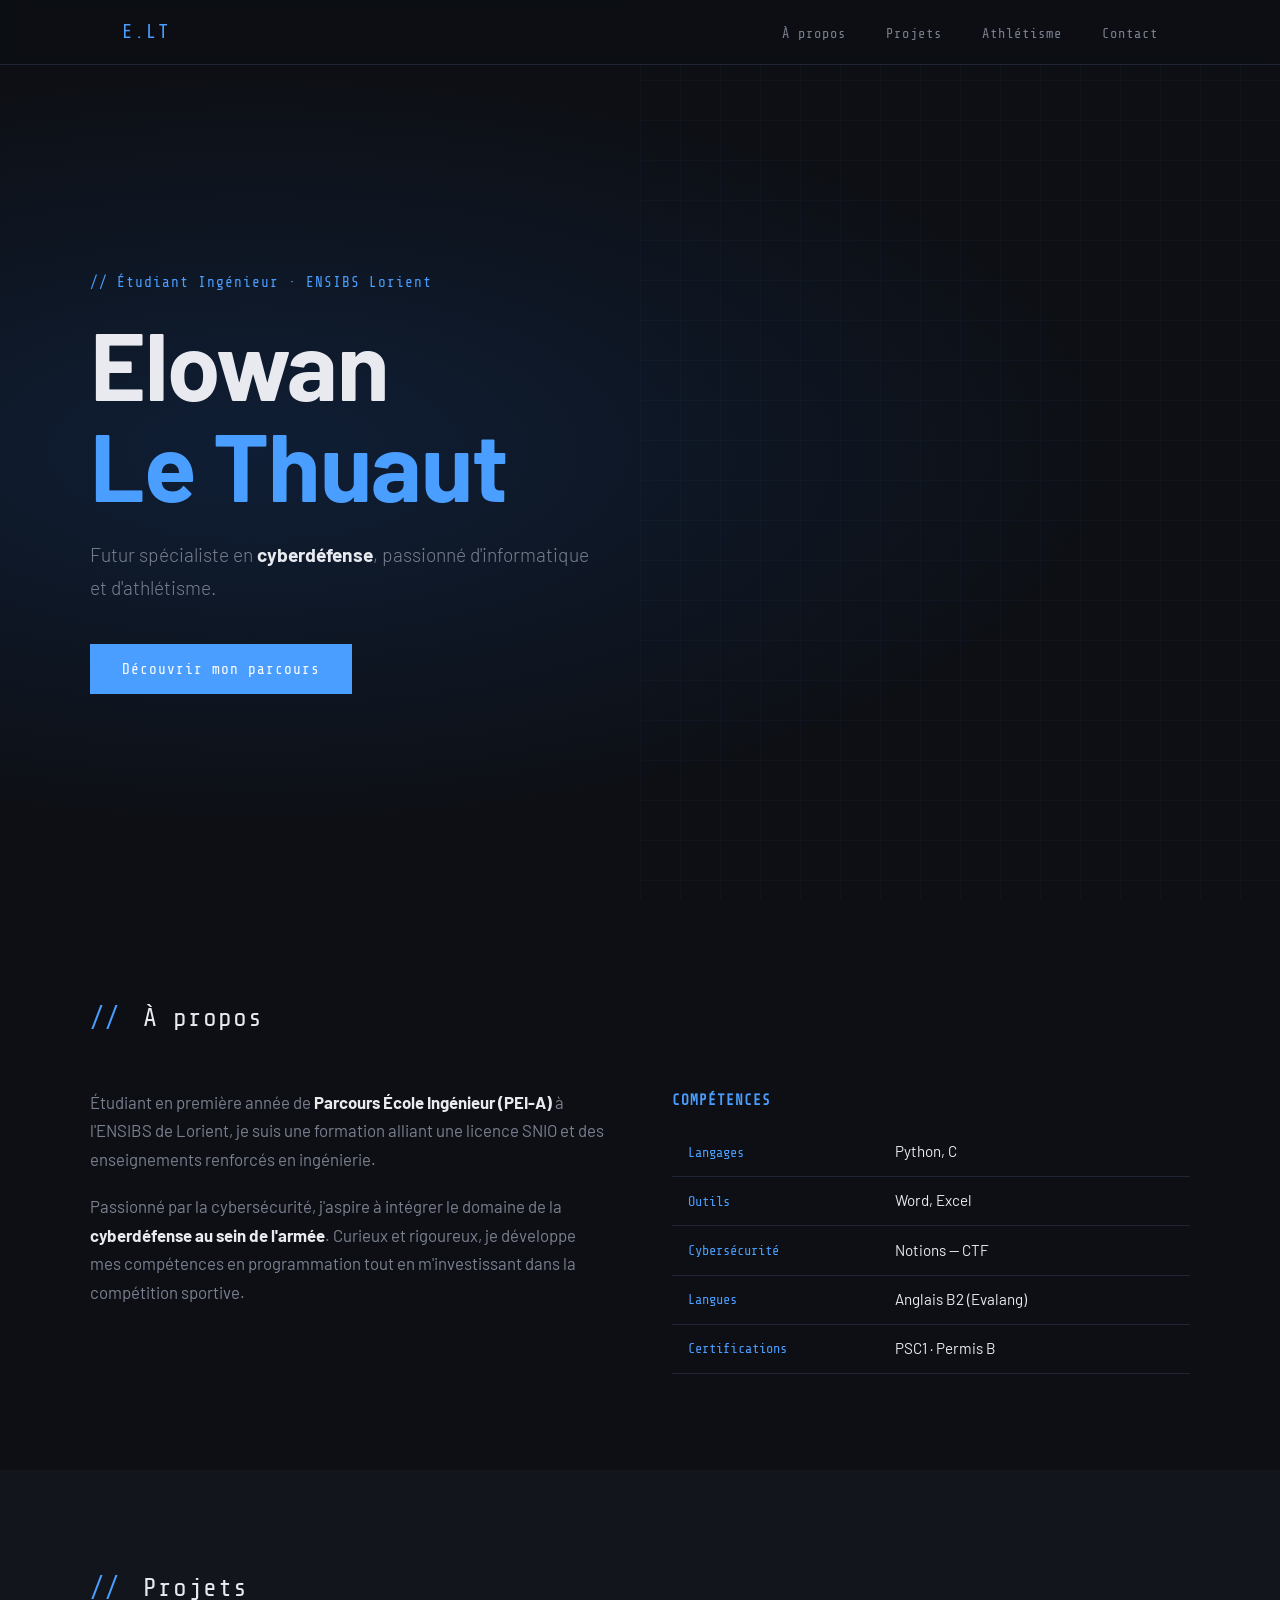
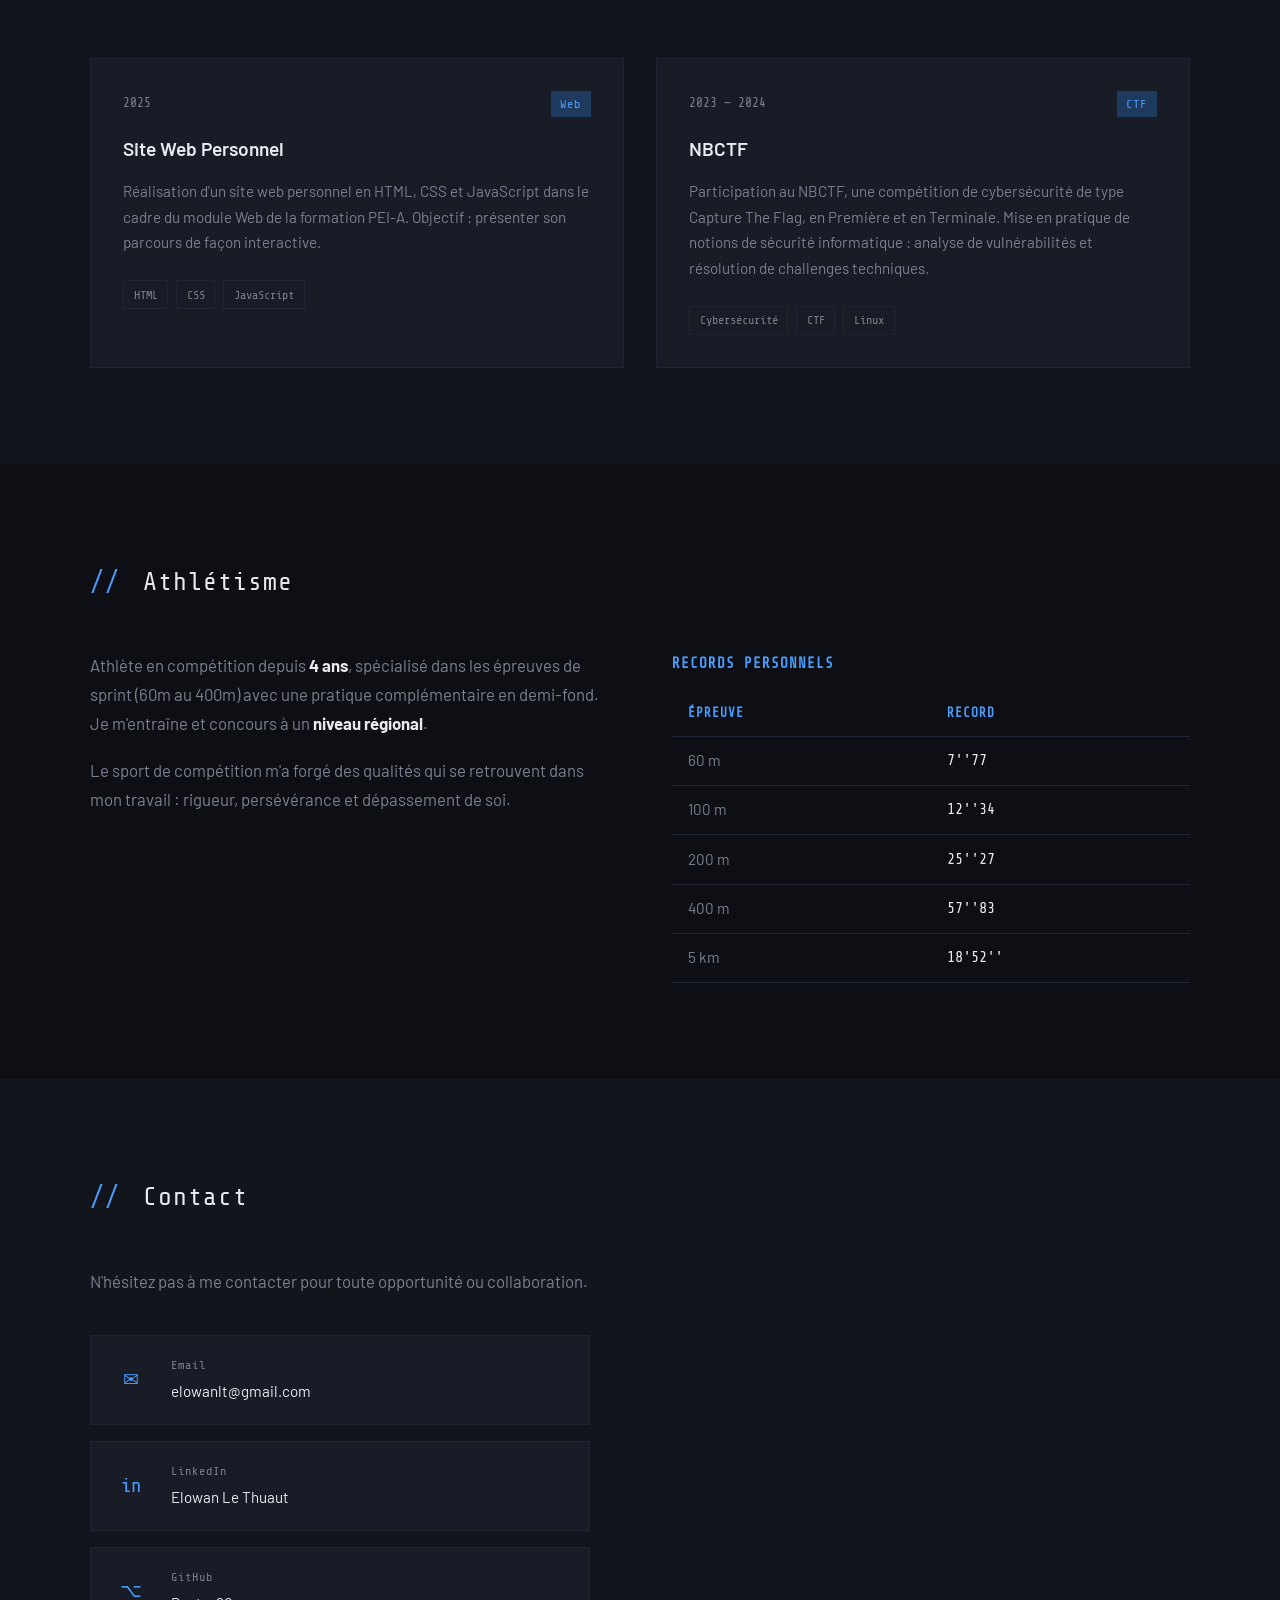
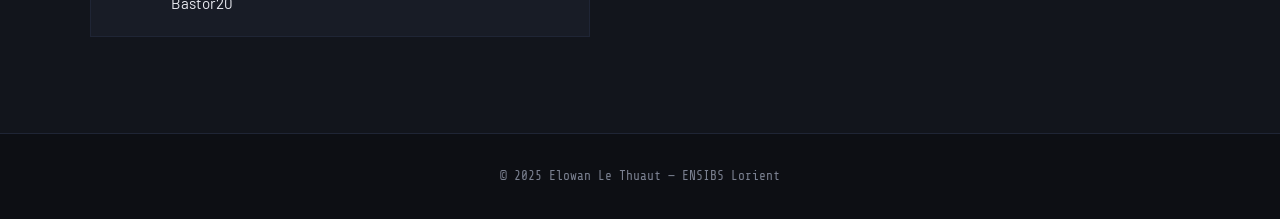
==== index.html @ b0b3e1cd "Add files via upload" ====
<!DOCTYPE html>
<html lang="fr">
<head>
    <meta charset="UTF-8">
    <meta name="viewport" content="width=device-width, initial-scale=1.0">
    <title>Elowan Le Thuaut — Mon Parcours</title>
    <link rel="stylesheet" href="style.css">
    <link href="https://fonts.googleapis.com/css2?family=Share+Tech+Mono&family=Barlow:wght@300;400;600;700&display=swap" rel="stylesheet">
</head>
<body>

    <!-- HEADER / NAVIGATION -->
    <header id="header">
        <div class="header-inner">
            <div class="logo">E.LT</div>
            <nav>
                <ul>
                    <li><a href="#apropos">À propos</a></li>
                    <li><a href="#projets">Projets</a></li>
                    <li><a href="#athletisme">Athlétisme</a></li>
                    <li><a href="#contact">Contact</a></li>
                </ul>
            </nav>
            <button class="menu-toggle" id="menuToggle">☰</button>
        </div>
        <nav class="mobile-nav" id="mobileNav">
            <ul>
                <li><a href="#apropos" onclick="closeMobileMenu()">À propos</a></li>
                <li><a href="#projets" onclick="closeMobileMenu()">Projets</a></li>
                <li><a href="#athletisme" onclick="closeMobileMenu()">Athlétisme</a></li>
                <li><a href="#contact" onclick="closeMobileMenu()">Contact</a></li>
            </ul>
        </nav>
    </header>

    <!-- HERO -->
    <section id="hero">
        <div class="hero-content">
            <p class="hero-tag">// Étudiant Ingénieur · ENSIBS Lorient</p>
            <h1>Elowan<br><span>Le Thuaut</span></h1>
            <p class="hero-desc">Futur spécialiste en <strong>cyberdéfense</strong>, passionné d'informatique et d'athlétisme.</p>
            <a href="#apropos" class="btn-primary">Découvrir mon parcours</a>
        </div>
        <div class="hero-decoration">
            <div class="deco-grid"></div>
        </div>
    </section>

    <!-- SECTION À PROPOS -->
    <section id="apropos" class="section">
        <div class="container">
            <h2 class="section-title"><span>//</span> À propos</h2>
            <div class="apropos-grid">
                <div class="apropos-text">
                    <p>
                        Étudiant en première année de <strong>Parcours École Ingénieur (PEI-A)</strong> à l'ENSIBS de Lorient,
                        je suis une formation alliant une licence SNIO et des enseignements renforcés en ingénierie.
                    </p>
                    <p>
                        Passionné par la cybersécurité, j'aspire à intégrer le domaine de la
                        <strong>cyberdéfense au sein de l'armée</strong>.
                        Curieux et rigoureux, je développe mes compétences en programmation
                        tout en m'investissant dans la compétition sportive.
                    </p>
                </div>
                <div class="competences">
                    <h3>Compétences</h3>
                    <table class="table-competences">
                        <tbody>
                            <tr>
                                <td class="td-label">Langages</td>
                                <td>Python, C</td>
                            </tr>
                            <tr>
                                <td class="td-label">Outils</td>
                                <td>Word, Excel</td>
                            </tr>
                            <tr>
                                <td class="td-label">Cybersécurité</td>
                                <td>Notions — CTF</td>
                            </tr>
                            <tr>
                                <td class="td-label">Langues</td>
                                <td>Anglais B2 (Evalang)</td>
                            </tr>
                            <tr>
                                <td class="td-label">Certifications</td>
                                <td>PSC1 · Permis B</td>
                            </tr>
                        </tbody>
                    </table>
                </div>
            </div>
        </div>
    </section>

    <!-- SECTION PROJETS -->
    <section id="projets" class="section section-alt">
        <div class="container">
            <h2 class="section-title"><span>//</span> Projets</h2>
            <div class="projets-grid">

                <div class="projet-card">
                    <div class="projet-header">
                        <span class="projet-year">2025</span>
                        <span class="projet-tag">Web</span>
                    </div>
                    <h3>Site Web Personnel</h3>
                    <p>
                        Réalisation d'un site web personnel en HTML, CSS et JavaScript dans le cadre
                        du module Web de la formation PEI-A. Objectif : présenter son parcours de façon interactive.
                    </p>
                    <div class="projet-techs">
                        <span>HTML</span><span>CSS</span><span>JavaScript</span>
                    </div>
                </div>

                <div class="projet-card">
                    <div class="projet-header">
                        <span class="projet-year">2023 — 2024</span>
                        <span class="projet-tag">CTF</span>
                    </div>
                    <h3>NBCTF</h3>
                    <p>
                        Participation au NBCTF, une compétition de cybersécurité de type Capture The Flag,
                        en Première et en Terminale. Mise en pratique de notions de sécurité informatique :
                        analyse de vulnérabilités et résolution de challenges techniques.
                    </p>
                    <div class="projet-techs">
                        <span>Cybersécurité</span><span>CTF</span><span>Linux</span>
                    </div>
                </div>

            </div>
        </div>
    </section>

    <!-- SECTION ATHLÉTISME -->
    <section id="athletisme" class="section">
        <div class="container">
            <h2 class="section-title"><span>//</span> Athlétisme</h2>
            <div class="athle-grid">
                <div class="athle-text">
                    <p>
                        Athlète en compétition depuis <strong>4 ans</strong>, spécialisé dans les épreuves de sprint
                        (60m au 400m) avec une pratique complémentaire en demi-fond.
                        Je m'entraîne et concours à un <strong>niveau régional</strong>.
                    </p>
                    <p>
                        Le sport de compétition m'a forgé des qualités qui se retrouvent dans mon travail :
                        rigueur, persévérance et dépassement de soi.
                    </p>
                </div>
                <div class="records">
                    <h3>Records personnels</h3>
                    <table class="table-records">
                        <thead>
                            <tr>
                                <th>Épreuve</th>
                                <th>Record</th>
                            </tr>
                        </thead>
                        <tbody>
                            <tr><td>60 m</td><td>7''77</td></tr>
                            <tr><td>100 m</td><td>12''34</td></tr>
                            <tr><td>200 m</td><td>25''27</td></tr>
                            <tr><td>400 m</td><td>57''83</td></tr>
                            <tr><td>5 km</td><td>18'52''</td></tr>
                        </tbody>
                    </table>
                </div>
            </div>
        </div>
    </section>

    <!-- SECTION CONTACT -->
    <section id="contact" class="section section-alt">
        <div class="container">
            <h2 class="section-title"><span>//</span> Contact</h2>
            <p class="contact-intro">N'hésitez pas à me contacter pour toute opportunité ou collaboration.</p>
            <div class="contact-links">
                <a href="mailto:elowanlt@gmail.com" class="contact-card">
                    <span class="contact-icon">✉</span>
                    <div>
                        <p class="contact-label">Email</p>
                        <p class="contact-value">elowanlt@gmail.com</p>
                    </div>
                </a>
                <a href="https://www.linkedin.com/in/elowan-le-thuaut" target="_blank" class="contact-card">
                    <span class="contact-icon">in</span>
                    <div>
                        <p class="contact-label">LinkedIn</p>
                        <p class="contact-value">Elowan Le Thuaut</p>
                    </div>
                </a>
                <a href="https://github.com/Bastor20" target="_blank" class="contact-card">
                    <span class="contact-icon">⌥</span>
                    <div>
                        <p class="contact-label">GitHub</p>
                        <p class="contact-value">Bastor20</p>
                    </div>
                </a>
            </div>
        </div>
    </section>

    <!-- FOOTER -->
    <footer>
        <p>© 2025 Elowan Le Thuaut — ENSIBS Lorient</p>
    </footer>

    <script src="script.js"></script>
</body>
</html>
---- style.css ----
/* ===========================
   VARIABLES & RESET
=========================== */
:root {
    --bg-dark: #0d0f14;
    --bg-alt: #12151c;
    --bg-card: #181c26;
    --accent: #4a9eff;
    --accent-dim: #1e3a5f;
    --text-main: #e8eaf0;
    --text-muted: #7a8090;
    --border: #1f2535;
    --font-mono: 'Share Tech Mono', monospace;
    --font-body: 'Barlow', sans-serif;
}

* {
    margin: 0;
    padding: 0;
    box-sizing: border-box;
}

html {
    scroll-behavior: smooth;
}

body {
    background-color: var(--bg-dark);
    color: var(--text-main);
    font-family: var(--font-body);
    font-size: 16px;
    line-height: 1.7;
}

/* ===========================
   HEADER / NAV
=========================== */
#header {
    position: fixed;
    top: 0;
    width: 100%;
    z-index: 100;
    background-color: rgba(13, 15, 20, 0.92);
    backdrop-filter: blur(8px);
    border-bottom: 1px solid var(--border);
    transition: background 0.3s;
}

.header-inner {
    max-width: 1100px;
    margin: 0 auto;
    padding: 0 2rem;
    height: 64px;
    display: flex;
    align-items: center;
    justify-content: space-between;
}

.logo {
    font-family: var(--font-mono);
    font-size: 1.2rem;
    color: var(--accent);
    letter-spacing: 2px;
}

nav ul {
    display: flex;
    list-style: none;
    gap: 2.5rem;
}

nav ul li a {
    font-family: var(--font-mono);
    font-size: 0.85rem;
    color: var(--text-muted);
    text-decoration: none;
    letter-spacing: 1px;
    transition: color 0.2s;
}

nav ul li a:hover {
    color: var(--accent);
}

/* Menu burger mobile */
.menu-toggle {
    display: none;
    background: none;
    border: none;
    color: var(--text-main);
    font-size: 1.5rem;
    cursor: pointer;
}

.mobile-nav {
    display: none;
    background-color: var(--bg-alt);
    border-top: 1px solid var(--border);
}

.mobile-nav ul {
    flex-direction: column;
    padding: 1rem 2rem;
    gap: 1rem;
}

.mobile-nav.open {
    display: block;
}

/* ===========================
   HERO
=========================== */
#hero {
    min-height: 100vh;
    display: flex;
    align-items: center;
    padding: 0 2rem;
    position: relative;
    overflow: hidden;
    background: radial-gradient(ellipse at 20% 50%, #0f1e35 0%, var(--bg-dark) 60%);
}

.hero-content {
    max-width: 1100px;
    margin: 0 auto;
    width: 100%;
    padding-top: 64px;
    animation: fadeInUp 0.8s ease both;
}

.hero-tag {
    font-family: var(--font-mono);
    font-size: 0.9rem;
    color: var(--accent);
    margin-bottom: 1.2rem;
    letter-spacing: 1px;
}

#hero h1 {
    font-size: clamp(3rem, 8vw, 6rem);
    font-weight: 700;
    line-height: 1.05;
    letter-spacing: -1px;
    margin-bottom: 1.5rem;
}

#hero h1 span {
    color: var(--accent);
}

.hero-desc {
    font-size: 1.2rem;
    color: var(--text-muted);
    max-width: 500px;
    margin-bottom: 2.5rem;
    font-weight: 300;
}

.hero-desc strong {
    color: var(--text-main);
}

/* Bouton principal */
.btn-primary {
    display: inline-block;
    padding: 0.8rem 2rem;
    background-color: var(--accent);
    color: #fff;
    font-family: var(--font-mono);
    font-size: 0.9rem;
    text-decoration: none;
    letter-spacing: 1px;
    border: none;
    cursor: pointer;
    transition: background 0.2s, transform 0.2s;
}

.btn-primary:hover {
    background-color: #2f7fd4;
    transform: translateY(-2px);
}

/* Grille décorative hero */
.hero-decoration {
    position: absolute;
    right: 0;
    top: 0;
    width: 50%;
    height: 100%;
    pointer-events: none;
    opacity: 0.04;
}

.deco-grid {
    width: 100%;
    height: 100%;
    background-image:
        linear-gradient(var(--accent) 1px, transparent 1px),
        linear-gradient(90deg, var(--accent) 1px, transparent 1px);
    background-size: 40px 40px;
}

/* ===========================
   SECTIONS GÉNÉRALES
=========================== */
.section {
    padding: 6rem 2rem;
}

.section-alt {
    background-color: var(--bg-alt);
}

.container {
    max-width: 1100px;
    margin: 0 auto;
}

.section-title {
    font-family: var(--font-mono);
    font-size: 1.6rem;
    font-weight: 400;
    margin-bottom: 3rem;
    color: var(--text-main);
    letter-spacing: 1px;
}

.section-title span {
    color: var(--accent);
    margin-right: 0.5rem;
}

/* ===========================
   À PROPOS
=========================== */
.apropos-grid {
    display: grid;
    grid-template-columns: 1fr 1fr;
    gap: 4rem;
    align-items: start;
}

.apropos-text p {
    color: var(--text-muted);
    margin-bottom: 1.2rem;
    font-size: 1.05rem;
}

.apropos-text strong {
    color: var(--text-main);
}

.competences h3 {
    font-family: var(--font-mono);
    font-size: 0.9rem;
    color: var(--accent);
    letter-spacing: 1px;
    margin-bottom: 1rem;
    text-transform: uppercase;
}

/* ===========================
   TABLEAUX
=========================== */
.table-competences,
.table-records {
    width: 100%;
    border-collapse: collapse;
}

.table-competences td,
.table-records th,
.table-records td {
    padding: 0.7rem 1rem;
    border-bottom: 1px solid var(--border);
    font-size: 0.95rem;
}

.table-competences .td-label {
    font-family: var(--font-mono);
    color: var(--accent);
    font-size: 0.85rem;
    width: 40%;
}

.table-records th {
    font-family: var(--font-mono);
    font-size: 0.8rem;
    color: var(--accent);
    text-align: left;
    text-transform: uppercase;
    letter-spacing: 1px;
}

.table-records td {
    color: var(--text-muted);
}

.table-records td:last-child {
    font-family: var(--font-mono);
    color: var(--text-main);
}

.table-records tr:hover td {
    color: var(--text-main);
    background-color: rgba(74, 158, 255, 0.05);
    transition: background 0.2s;
}

/* ===========================
   PROJETS
=========================== */
.projets-grid {
    display: grid;
    grid-template-columns: 1fr 1fr;
    gap: 2rem;
}

.projet-card {
    background-color: var(--bg-card);
    border: 1px solid var(--border);
    padding: 2rem;
    transition: border-color 0.3s, transform 0.3s;
}

.projet-card:hover {
    border-color: var(--accent);
    transform: translateY(-4px);
}

.projet-header {
    display: flex;
    justify-content: space-between;
    align-items: center;
    margin-bottom: 1rem;
}

.projet-year {
    font-family: var(--font-mono);
    font-size: 0.8rem;
    color: var(--text-muted);
}

.projet-tag {
    font-family: var(--font-mono);
    font-size: 0.75rem;
    color: var(--accent);
    background-color: var(--accent-dim);
    padding: 0.2rem 0.6rem;
    letter-spacing: 1px;
}

.projet-card h3 {
    font-size: 1.2rem;
    font-weight: 600;
    margin-bottom: 0.8rem;
}

.projet-card p {
    font-size: 0.95rem;
    color: var(--text-muted);
    margin-bottom: 1.5rem;
}

.projet-techs {
    display: flex;
    flex-wrap: wrap;
    gap: 0.5rem;
}

.projet-techs span {
    font-family: var(--font-mono);
    font-size: 0.75rem;
    color: var(--text-muted);
    border: 1px solid var(--border);
    padding: 0.2rem 0.6rem;
}

/* ===========================
   ATHLÉTISME
=========================== */
.athle-grid {
    display: grid;
    grid-template-columns: 1fr 1fr;
    gap: 4rem;
    align-items: start;
}

.athle-text p {
    color: var(--text-muted);
    margin-bottom: 1.2rem;
    font-size: 1.05rem;
}

.athle-text strong {
    color: var(--text-main);
}

.records h3 {
    font-family: var(--font-mono);
    font-size: 0.9rem;
    color: var(--accent);
    letter-spacing: 1px;
    margin-bottom: 1rem;
    text-transform: uppercase;
}

/* ===========================
   CONTACT
=========================== */
.contact-intro {
    color: var(--text-muted);
    margin-bottom: 2.5rem;
    font-size: 1.05rem;
}

.contact-links {
    display: flex;
    flex-direction: column;
    gap: 1rem;
    max-width: 500px;
}

.contact-card {
    display: flex;
    align-items: center;
    gap: 1.5rem;
    padding: 1.2rem 1.5rem;
    background-color: var(--bg-card);
    border: 1px solid var(--border);
    text-decoration: none;
    color: var(--text-main);
    transition: border-color 0.2s, transform 0.2s;
}

.contact-card:hover {
    border-color: var(--accent);
    transform: translateX(6px);
}

.contact-icon {
    font-family: var(--font-mono);
    font-size: 1.2rem;
    color: var(--accent);
    width: 2rem;
    text-align: center;
}

.contact-label {
    font-family: var(--font-mono);
    font-size: 0.75rem;
    color: var(--text-muted);
    letter-spacing: 1px;
    margin-bottom: 0.2rem;
}

.contact-value {
    font-size: 0.95rem;
    color: var(--text-main);
}

/* ===========================
   FOOTER
=========================== */
footer {
    text-align: center;
    padding: 2rem;
    font-family: var(--font-mono);
    font-size: 0.8rem;
    color: var(--text-muted);
    border-top: 1px solid var(--border);
}

/* ===========================
   ANIMATIONS
=========================== */
@keyframes fadeInUp {
    from {
        opacity: 0;
        transform: translateY(30px);
    }
    to {
        opacity: 1;
        transform: translateY(0);
    }
}

.fade-in {
    opacity: 0;
    transform: translateY(20px);
    transition: opacity 0.6s ease, transform 0.6s ease;
}

.fade-in.visible {
    opacity: 1;
    transform: translateY(0);
}

/* ===========================
   RESPONSIVE
=========================== */
@media (max-width: 768px) {
    nav ul {
        display: none;
    }

    .menu-toggle {
        display: block;
    }

    .mobile-nav ul {
        display: flex;
    }

    .apropos-grid,
    .projets-grid,
    .athle-grid {
        grid-template-columns: 1fr;
        gap: 2rem;
    }

    #hero h1 {
        font-size: 3rem;
    }

    .section {
        padding: 4rem 1.5rem;
    }
}
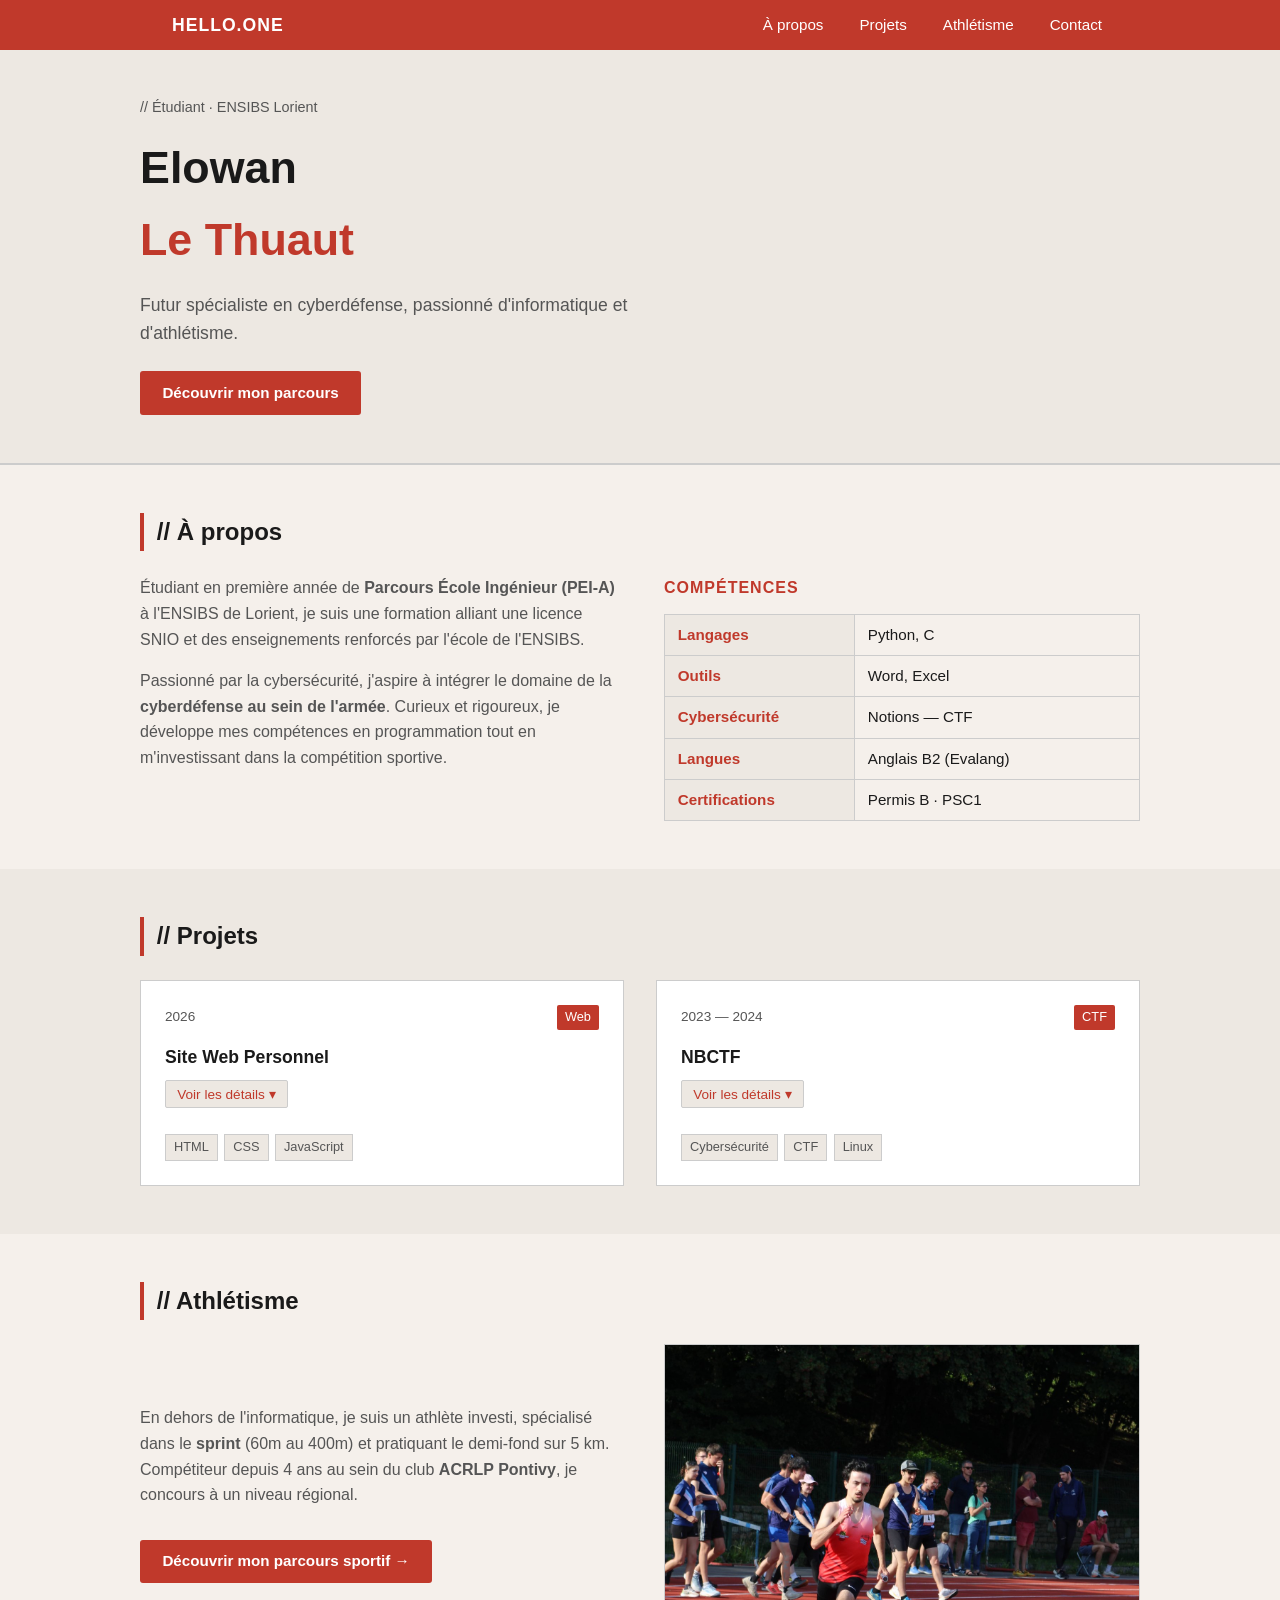
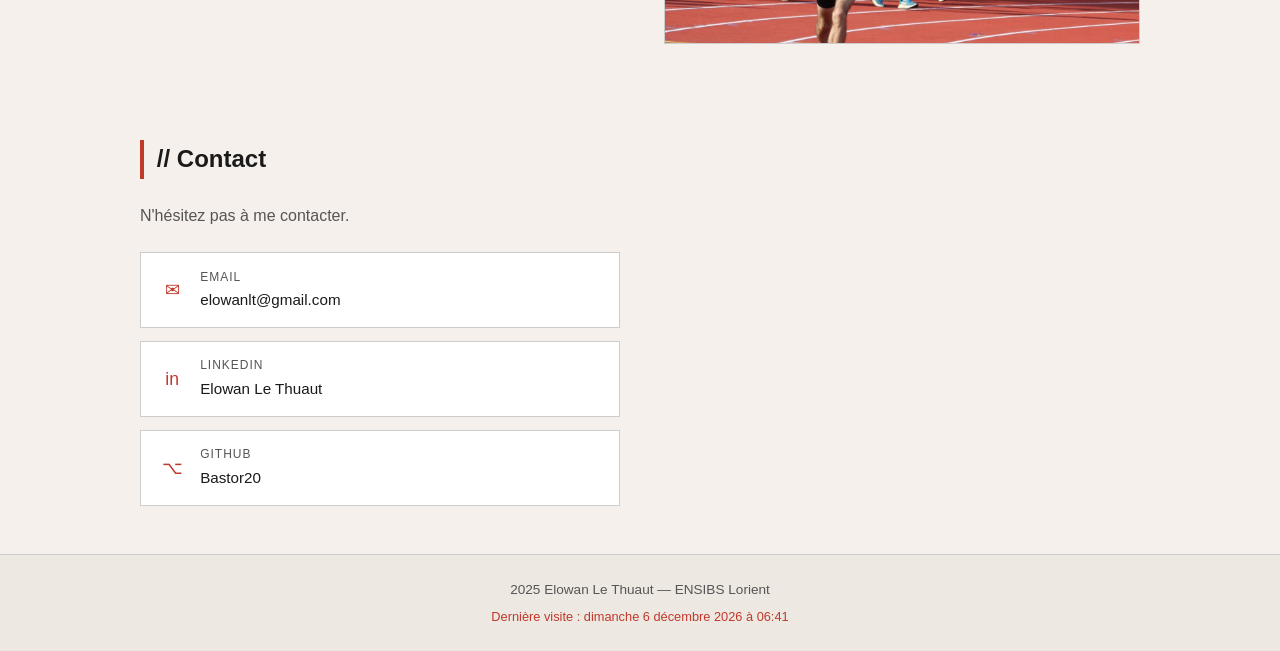
==== commit e9ca997c: "Add files via upload Ajout du projet web" ====
--- a/index.html
+++ b/index.html
@@ -5,44 +5,31 @@
     <meta name="viewport" content="width=device-width, initial-scale=1.0">
     <title>Elowan Le Thuaut — Mon Parcours</title>
     <link rel="stylesheet" href="style.css">
-    <link href="https://fonts.googleapis.com/css2?family=Share+Tech+Mono&family=Barlow:wght@300;400;600;700&display=swap" rel="stylesheet">
 </head>
 <body>
 
     <!-- HEADER / NAVIGATION -->
     <header id="header">
         <div class="header-inner">
-            <div class="logo">E.LT</div>
+            <div class="logo">HELLO.ONE</div>
             <nav>
                 <ul>
                     <li><a href="#apropos">À propos</a></li>
                     <li><a href="#projets">Projets</a></li>
-                    <li><a href="#athletisme">Athlétisme</a></li>
+                    <li><a href="athletisme.html">Athlétisme</a></li>
                     <li><a href="#contact">Contact</a></li>
                 </ul>
             </nav>
-            <button class="menu-toggle" id="menuToggle">☰</button>
         </div>
-        <nav class="mobile-nav" id="mobileNav">
-            <ul>
-                <li><a href="#apropos" onclick="closeMobileMenu()">À propos</a></li>
-                <li><a href="#projets" onclick="closeMobileMenu()">Projets</a></li>
-                <li><a href="#athletisme" onclick="closeMobileMenu()">Athlétisme</a></li>
-                <li><a href="#contact" onclick="closeMobileMenu()">Contact</a></li>
-            </ul>
-        </nav>
     </header>
 
     <!-- HERO -->
     <section id="hero">
         <div class="hero-content">
-            <p class="hero-tag">// Étudiant Ingénieur · ENSIBS Lorient</p>
+            <p class="hero-tag">// Étudiant · ENSIBS Lorient</p>
             <h1>Elowan<br><span>Le Thuaut</span></h1>
-            <p class="hero-desc">Futur spécialiste en <strong>cyberdéfense</strong>, passionné d'informatique et d'athlétisme.</p>
+            <p class="hero-desc">Futur spécialiste en cyberdéfense, passionné d'informatique et d'athlétisme.</p>
             <a href="#apropos" class="btn-primary">Découvrir mon parcours</a>
-        </div>
-        <div class="hero-decoration">
-            <div class="deco-grid"></div>
         </div>
     </section>
 
@@ -54,7 +41,7 @@
                 <div class="apropos-text">
                     <p>
                         Étudiant en première année de <strong>Parcours École Ingénieur (PEI-A)</strong> à l'ENSIBS de Lorient,
-                        je suis une formation alliant une licence SNIO et des enseignements renforcés en ingénierie.
+                        je suis une formation alliant une licence SNIO et des enseignements renforcés par l'école de l'ENSIBS.
                     </p>
                     <p>
                         Passionné par la cybersécurité, j'aspire à intégrer le domaine de la
@@ -85,7 +72,7 @@
                             </tr>
                             <tr>
                                 <td class="td-label">Certifications</td>
-                                <td>PSC1 · Permis B</td>
+                                <td>Permis B · PSC1</td>
                             </tr>
                         </tbody>
                     </table>
@@ -102,14 +89,17 @@
 
                 <div class="projet-card">
                     <div class="projet-header">
-                        <span class="projet-year">2025</span>
+                        <span class="projet-year">2026</span>
                         <span class="projet-tag">Web</span>
                     </div>
                     <h3>Site Web Personnel</h3>
-                    <p>
-                        Réalisation d'un site web personnel en HTML, CSS et JavaScript dans le cadre
-                        du module Web de la formation PEI-A. Objectif : présenter son parcours de façon interactive.
-                    </p>
+                    <button class="btn-details" onclick="toggleDetails('details-site')">Voir les détails ▾</button>
+                    <div class="projet-details" id="details-site">
+                        <p>
+                            Réalisation d'un site web personnel en HTML, CSS et JavaScript dans le cadre
+                            du module Web de la formation PEI-A. Objectif : présenter son parcours de façon interactive.
+                        </p>
+                    </div>
                     <div class="projet-techs">
                         <span>HTML</span><span>CSS</span><span>JavaScript</span>
                     </div>
@@ -121,11 +111,14 @@
                         <span class="projet-tag">CTF</span>
                     </div>
                     <h3>NBCTF</h3>
-                    <p>
-                        Participation au NBCTF, une compétition de cybersécurité de type Capture The Flag,
-                        en Première et en Terminale. Mise en pratique de notions de sécurité informatique :
-                        analyse de vulnérabilités et résolution de challenges techniques.
-                    </p>
+                    <button class="btn-details" onclick="toggleDetails('details-ctf')">Voir les détails ▾</button>
+                    <div class="projet-details" id="details-ctf">
+                        <p>
+                            Participation au NBCTF, une compétition de cybersécurité de type Capture The Flag,
+                            en Première et en Terminale. Mise en pratique de notions de sécurité informatique :
+                            analyse de vulnérabilités et résolution de challenges techniques.
+                        </p>
+                    </div>
                     <div class="projet-techs">
                         <span>Cybersécurité</span><span>CTF</span><span>Linux</span>
                     </div>
@@ -135,58 +128,43 @@
         </div>
     </section>
 
-    <!-- SECTION ATHLÉTISME -->
-    <section id="athletisme" class="section">
+    <!-- SECTION APERÇU ATHLÉTISME -->
+    <section id="athletisme-apercu" class="section">
         <div class="container">
             <h2 class="section-title"><span>//</span> Athlétisme</h2>
-            <div class="athle-grid">
-                <div class="athle-text">
+            <div class="apercu-grid">
+                <div class="apropos-text">
                     <p>
-                        Athlète en compétition depuis <strong>4 ans</strong>, spécialisé dans les épreuves de sprint
-                        (60m au 400m) avec une pratique complémentaire en demi-fond.
-                        Je m'entraîne et concours à un <strong>niveau régional</strong>.
+                        En dehors de l'informatique, je suis un athlète investi, spécialisé dans le
+                        <strong>sprint</strong> (60m au 400m) et pratiquant le demi-fond sur 5 km.
+                        Compétiteur depuis 4 ans au sein du club <strong>ACRLP Pontivy</strong>,
+                        je concours à un niveau régional.
                     </p>
-                    <p>
-                        Le sport de compétition m'a forgé des qualités qui se retrouvent dans mon travail :
-                        rigueur, persévérance et dépassement de soi.
-                    </p>
+                    <a href="athletisme.html" class="btn-primary" style="margin-top: 1rem; display: inline-block;">
+                        Découvrir mon parcours sportif →
+                    </a>
                 </div>
-                <div class="records">
-                    <h3>Records personnels</h3>
-                    <table class="table-records">
-                        <thead>
-                            <tr>
-                                <th>Épreuve</th>
-                                <th>Record</th>
-                            </tr>
-                        </thead>
-                        <tbody>
-                            <tr><td>60 m</td><td>7''77</td></tr>
-                            <tr><td>100 m</td><td>12''34</td></tr>
-                            <tr><td>200 m</td><td>25''27</td></tr>
-                            <tr><td>400 m</td><td>57''83</td></tr>
-                            <tr><td>5 km</td><td>18'52''</td></tr>
-                        </tbody>
-                    </table>
+                <div class="apercu-img">
+                    <img src="IMG_5318.JPG" alt="Elowan Le Thuaut en course sur piste">
                 </div>
             </div>
         </div>
     </section>
 
     <!-- SECTION CONTACT -->
-    <section id="contact" class="section section-alt">
+    <section id="contact" class="section">
         <div class="container">
             <h2 class="section-title"><span>//</span> Contact</h2>
-            <p class="contact-intro">N'hésitez pas à me contacter pour toute opportunité ou collaboration.</p>
+            <p class="contact-intro">N'hésitez pas à me contacter.</p>
             <div class="contact-links">
                 <a href="mailto:elowanlt@gmail.com" class="contact-card">
                     <span class="contact-icon">✉</span>
                     <div>
                         <p class="contact-label">Email</p>
-                        <p class="contact-value">elowanlt@gmail.com</p>
+                        <p class="contact-value">elowanlt@gmail.com</span></p>
                     </div>
                 </a>
-                <a href="https://www.linkedin.com/in/elowan-le-thuaut" target="_blank" class="contact-card">
+                <a href="https://www.linkedin.com/in/elowan-le-thuaut-445310371" target="_blank" class="contact-card">
                     <span class="contact-icon">in</span>
                     <div>
                         <p class="contact-label">LinkedIn</p>
@@ -206,7 +184,8 @@
 
     <!-- FOOTER -->
     <footer>
-        <p>© 2025 Elowan Le Thuaut — ENSIBS Lorient</p>
+        <p>2025 Elowan Le Thuaut — ENSIBS Lorient</p>
+        <p class="footer-visite">Dernière visite : <span id="derniere-visite"></span></p>
     </footer>
 
     <script src="script.js"></script>
--- a/style.css
+++ b/style.css
@@ -2,16 +2,15 @@
    VARIABLES & RESET
 =========================== */
 :root {
-    --bg-dark: #0d0f14;
-    --bg-alt: #12151c;
-    --bg-card: #181c26;
-    --accent: #4a9eff;
-    --accent-dim: #1e3a5f;
-    --text-main: #e8eaf0;
-    --text-muted: #7a8090;
-    --border: #1f2535;
-    --font-mono: 'Share Tech Mono', monospace;
-    --font-body: 'Barlow', sans-serif;
+    --bg: #f5f0eb;
+    --bg-alt: #ede8e2;
+    --bg-card: #ffffff;
+    --accent: #c0392b;
+    --accent-dark: #962d22;
+    --text-main: #1a1a1a;
+    --text-muted: #555555;
+    --border: #cccccc;
+    --font: Arial, sans-serif;
 }
 
 * {
@@ -25,187 +24,159 @@
 }
 
 body {
-    background-color: var(--bg-dark);
+    background-color: var(--bg);
     color: var(--text-main);
-    font-family: var(--font-body);
+    font-family: var(--font);
     font-size: 16px;
-    line-height: 1.7;
-}
-
-/* ===========================
-   HEADER / NAV
+    line-height: 1.6;
+}
+
+/* ===========================
+   HEADER / NAVIGATION
 =========================== */
 #header {
     position: fixed;
     top: 0;
     width: 100%;
     z-index: 100;
-    background-color: rgba(13, 15, 20, 0.92);
-    backdrop-filter: blur(8px);
-    border-bottom: 1px solid var(--border);
-    transition: background 0.3s;
+    background-color: var(--accent);
 }
 
 .header-inner {
-    max-width: 1100px;
+    max-width: 1000px;
     margin: 0 auto;
     padding: 0 2rem;
-    height: 64px;
+    height: 50px;
     display: flex;
     align-items: center;
     justify-content: space-between;
 }
 
 .logo {
-    font-family: var(--font-mono);
-    font-size: 1.2rem;
-    color: var(--accent);
-    letter-spacing: 2px;
+    color: white;
+    font-weight: bold;
+    font-size: 1.1rem;
+    letter-spacing: 1px;
 }
 
 nav ul {
     display: flex;
     list-style: none;
-    gap: 2.5rem;
+    gap: 1.5rem;
 }
 
 nav ul li a {
-    font-family: var(--font-mono);
-    font-size: 0.85rem;
-    color: var(--text-muted);
+    color: white;
     text-decoration: none;
-    letter-spacing: 1px;
-    transition: color 0.2s;
+    font-size: 0.95rem;
+    padding: 4px 6px;
 }
 
 nav ul li a:hover {
-    color: var(--accent);
-}
-
-/* Menu burger mobile */
-.menu-toggle {
-    display: none;
-    background: none;
-    border: none;
+    text-decoration: underline;
+}
+
+.nav-active {
+    font-weight: bold;
+    text-decoration: underline;
+}
+
+/* ===========================
+   HERO
+=========================== */
+#hero {
+    padding: 6rem 2rem 3rem 2rem;
+    background-color: var(--bg-alt);
+    border-bottom: 2px solid var(--border);
+}
+
+#hero-athle {
+    padding: 5rem 2rem 3rem 2rem;
+    background-color: var(--bg-alt);
+    border-bottom: 2px solid var(--border);
+}
+
+.hero-content {
+    max-width: 1000px;
+    margin: 0 auto;
+}
+
+.hero-tag {
+    font-size: 0.9rem;
+    color: var(--text-muted);
+    margin-bottom: 0.8rem;
+}
+
+#hero h1 {
+    font-size: 2.8rem;
+    font-weight: bold;
+    margin-bottom: 1rem;
     color: var(--text-main);
-    font-size: 1.5rem;
-    cursor: pointer;
-}
-
-.mobile-nav {
-    display: none;
-    background-color: var(--bg-alt);
-    border-top: 1px solid var(--border);
-}
-
-.mobile-nav ul {
-    flex-direction: column;
-    padding: 1rem 2rem;
-    gap: 1rem;
-}
-
-.mobile-nav.open {
-    display: block;
-}
-
-/* ===========================
-   HERO
-=========================== */
-#hero {
-    min-height: 100vh;
-    display: flex;
-    align-items: center;
-    padding: 0 2rem;
-    position: relative;
-    overflow: hidden;
-    background: radial-gradient(ellipse at 20% 50%, #0f1e35 0%, var(--bg-dark) 60%);
-}
-
-.hero-content {
-    max-width: 1100px;
-    margin: 0 auto;
-    width: 100%;
-    padding-top: 64px;
-    animation: fadeInUp 0.8s ease both;
-}
-
-.hero-tag {
-    font-family: var(--font-mono);
-    font-size: 0.9rem;
-    color: var(--accent);
-    margin-bottom: 1.2rem;
-    letter-spacing: 1px;
-}
-
-#hero h1 {
-    font-size: clamp(3rem, 8vw, 6rem);
-    font-weight: 700;
-    line-height: 1.05;
-    letter-spacing: -1px;
+}
+
+#hero h1 span {
+    color: var(--accent);
+}
+
+#hero-athle h1 {
+    font-size: 2.4rem;
+    font-weight: bold;
+    margin-bottom: 1rem;
+    color: var(--text-main);
+}
+
+#hero-athle h1 span {
+    color: var(--accent);
+}
+
+.hero-desc {
+    font-size: 1.1rem;
+    color: var(--text-muted);
+    max-width: 550px;
     margin-bottom: 1.5rem;
 }
 
-#hero h1 span {
-    color: var(--accent);
-}
-
-.hero-desc {
-    font-size: 1.2rem;
-    color: var(--text-muted);
-    max-width: 500px;
-    margin-bottom: 2.5rem;
-    font-weight: 300;
-}
-
-.hero-desc strong {
-    color: var(--text-main);
-}
-
-/* Bouton principal */
+/* ===========================
+   BOUTON PRINCIPAL
+=========================== */
 .btn-primary {
     display: inline-block;
-    padding: 0.8rem 2rem;
+    padding: 0.6rem 1.4rem;
     background-color: var(--accent);
-    color: #fff;
-    font-family: var(--font-mono);
-    font-size: 0.9rem;
+    color: white;
     text-decoration: none;
-    letter-spacing: 1px;
+    font-size: 0.95rem;
+    font-weight: bold;
     border: none;
     cursor: pointer;
-    transition: background 0.2s, transform 0.2s;
+    border-radius: 3px;
 }
 
 .btn-primary:hover {
-    background-color: #2f7fd4;
-    transform: translateY(-2px);
-}
-
-/* Grille décorative hero */
-.hero-decoration {
-    position: absolute;
-    right: 0;
-    top: 0;
-    width: 50%;
-    height: 100%;
-    pointer-events: none;
-    opacity: 0.04;
-}
-
-.deco-grid {
-    width: 100%;
-    height: 100%;
-    background-image:
-        linear-gradient(var(--accent) 1px, transparent 1px),
-        linear-gradient(90deg, var(--accent) 1px, transparent 1px);
-    background-size: 40px 40px;
+    background-color: var(--accent-dark);
+}
+
+/* ===========================
+   BOUTON RETOUR
+=========================== */
+.btn-retour {
+    display: inline-block;
+    font-size: 0.9rem;
+    color: var(--text-muted);
+    text-decoration: none;
+    margin-bottom: 1.2rem;
+}
+
+.btn-retour:hover {
+    color: var(--accent);
+    text-decoration: underline;
 }
 
 /* ===========================
    SECTIONS GÉNÉRALES
 =========================== */
 .section {
-    padding: 6rem 2rem;
+    padding: 3rem 2rem;
 }
 
 .section-alt {
@@ -213,51 +184,48 @@
 }
 
 .container {
-    max-width: 1100px;
+    max-width: 1000px;
     margin: 0 auto;
 }
 
 .section-title {
-    font-family: var(--font-mono);
-    font-size: 1.6rem;
-    font-weight: 400;
-    margin-bottom: 3rem;
+    font-size: 1.5rem;
+    font-weight: bold;
+    margin-bottom: 1.5rem;
     color: var(--text-main);
+    border-left: 4px solid var(--accent);
+    padding-left: 0.8rem;
+}
+
+/* ===========================
+   À PROPOS
+=========================== */
+.apropos-grid {
+    display: flex;
+    gap: 3rem;
+    align-items: start;
+}
+
+.apropos-text {
+    flex: 1;
+}
+
+.apropos-text p {
+    margin-bottom: 1rem;
+    color: var(--text-muted);
+}
+
+.competences {
+    flex: 1;
+}
+
+.competences h3 {
+    font-size: 1rem;
+    font-weight: bold;
+    margin-bottom: 0.8rem;
+    color: var(--accent);
+    text-transform: uppercase;
     letter-spacing: 1px;
-}
-
-.section-title span {
-    color: var(--accent);
-    margin-right: 0.5rem;
-}
-
-/* ===========================
-   À PROPOS
-=========================== */
-.apropos-grid {
-    display: grid;
-    grid-template-columns: 1fr 1fr;
-    gap: 4rem;
-    align-items: start;
-}
-
-.apropos-text p {
-    color: var(--text-muted);
-    margin-bottom: 1.2rem;
-    font-size: 1.05rem;
-}
-
-.apropos-text strong {
-    color: var(--text-main);
-}
-
-.competences h3 {
-    font-family: var(--font-mono);
-    font-size: 0.9rem;
-    color: var(--accent);
-    letter-spacing: 1px;
-    margin-bottom: 1rem;
-    text-transform: uppercase;
 }
 
 /* ===========================
@@ -272,192 +240,282 @@
 .table-competences td,
 .table-records th,
 .table-records td {
-    padding: 0.7rem 1rem;
-    border-bottom: 1px solid var(--border);
+    padding: 0.5rem 0.8rem;
+    border: 1px solid var(--border);
     font-size: 0.95rem;
 }
 
 .table-competences .td-label {
-    font-family: var(--font-mono);
-    color: var(--accent);
+    font-weight: bold;
+    color: var(--accent);
+    background-color: var(--bg-alt);
+    width: 40%;
+}
+
+.table-records th {
+    background-color: var(--accent);
+    color: white;
+    font-weight: bold;
+    text-align: left;
+}
+
+.table-records tr:nth-child(even) td {
+    background-color: var(--bg-alt);
+}
+
+/* ===========================
+   PROJETS
+=========================== */
+.projets-grid {
+    display: flex;
+    gap: 2rem;
+}
+
+.projet-card {
+    flex: 1;
+    background-color: var(--bg-card);
+    border: 1px solid var(--border);
+    padding: 1.5rem;
+}
+
+.projet-header {
+    display: flex;
+    justify-content: space-between;
+    align-items: center;
+    margin-bottom: 0.8rem;
+}
+
+.projet-year {
     font-size: 0.85rem;
-    width: 40%;
-}
-
-.table-records th {
-    font-family: var(--font-mono);
+    color: var(--text-muted);
+}
+
+.projet-tag {
     font-size: 0.8rem;
-    color: var(--accent);
-    text-align: left;
+    color: white;
+    background-color: var(--accent);
+    padding: 0.15rem 0.5rem;
+    border-radius: 2px;
+}
+
+.projet-card h3 {
+    font-size: 1.1rem;
+    margin-bottom: 0.6rem;
+}
+
+.projet-card p {
+    font-size: 0.95rem;
+    color: var(--text-muted);
+    margin-bottom: 1rem;
+}
+
+.projet-techs {
+    display: flex;
+    flex-wrap: wrap;
+    gap: 0.4rem;
+    margin-top: 0.8rem;
+}
+
+.projet-techs span {
+    font-size: 0.8rem;
+    color: var(--text-muted);
+    border: 1px solid var(--border);
+    padding: 0.15rem 0.5rem;
+    background-color: var(--bg-alt);
+}
+
+/* ===========================
+   BOUTON DÉTAILS PROJETS
+=========================== */
+.btn-details {
+    background-color: var(--bg-alt);
+    border: 1px solid var(--border);
+    color: var(--accent);
+    font-size: 0.85rem;
+    padding: 0.3rem 0.7rem;
+    cursor: pointer;
+    margin-bottom: 0.8rem;
+    border-radius: 2px;
+}
+
+.btn-details:hover {
+    background-color: var(--accent);
+    color: white;
+    border-color: var(--accent);
+}
+
+.projet-details {
+    display: none;
+    margin-bottom: 0.5rem;
+}
+
+.projet-details.visible {
+    display: block;
+}
+
+/* ===========================
+   APERÇU ATHLÉTISME (index)
+=========================== */
+.apercu-grid {
+    display: flex;
+    gap: 3rem;
+    align-items: center;
+}
+
+.apercu-grid .apropos-text {
+    flex: 1;
+}
+
+.apercu-img {
+    flex: 1;
+}
+
+.apercu-img img {
+    width: 100%;
+    height: 300px;
+    object-fit: cover;
+    object-position: top;
+    border: 1px solid var(--border);
+    display: block;
+}
+
+/* ===========================
+   CONTACT
+=========================== */
+.contact-intro {
+    color: var(--text-muted);
+    margin-bottom: 1.5rem;
+}
+
+.contact-links {
+    display: flex;
+    flex-direction: column;
+    gap: 0.8rem;
+    max-width: 480px;
+}
+
+.contact-card {
+    display: flex;
+    align-items: center;
+    gap: 1rem;
+    padding: 0.9rem 1.2rem;
+    background-color: var(--bg-card);
+    border: 1px solid var(--border);
+    text-decoration: none;
+    color: var(--text-main);
+}
+
+.contact-card:hover {
+    border-color: var(--accent);
+    color: var(--accent);
+}
+
+.contact-icon {
+    font-size: 1.1rem;
+    color: var(--accent);
+    width: 1.5rem;
+    text-align: center;
+}
+
+.contact-label {
+    font-size: 0.75rem;
+    color: var(--text-muted);
     text-transform: uppercase;
     letter-spacing: 1px;
-}
-
-.table-records td {
-    color: var(--text-muted);
-}
-
-.table-records td:last-child {
-    font-family: var(--font-mono);
-    color: var(--text-main);
-}
-
-.table-records tr:hover td {
-    color: var(--text-main);
-    background-color: rgba(74, 158, 255, 0.05);
-    transition: background 0.2s;
-}
-
-/* ===========================
-   PROJETS
-=========================== */
-.projets-grid {
-    display: grid;
-    grid-template-columns: 1fr 1fr;
-    gap: 2rem;
-}
-
-.projet-card {
-    background-color: var(--bg-card);
-    border: 1px solid var(--border);
-    padding: 2rem;
-    transition: border-color 0.3s, transform 0.3s;
-}
-
-.projet-card:hover {
-    border-color: var(--accent);
-    transform: translateY(-4px);
-}
-
-.projet-header {
-    display: flex;
-    justify-content: space-between;
-    align-items: center;
-    margin-bottom: 1rem;
-}
-
-.projet-year {
-    font-family: var(--font-mono);
-    font-size: 0.8rem;
-    color: var(--text-muted);
-}
-
-.projet-tag {
-    font-family: var(--font-mono);
-    font-size: 0.75rem;
-    color: var(--accent);
-    background-color: var(--accent-dim);
-    padding: 0.2rem 0.6rem;
-    letter-spacing: 1px;
-}
-
-.projet-card h3 {
-    font-size: 1.2rem;
-    font-weight: 600;
-    margin-bottom: 0.8rem;
-}
-
-.projet-card p {
-    font-size: 0.95rem;
-    color: var(--text-muted);
-    margin-bottom: 1.5rem;
-}
-
-.projet-techs {
-    display: flex;
-    flex-wrap: wrap;
-    gap: 0.5rem;
-}
-
-.projet-techs span {
-    font-family: var(--font-mono);
-    font-size: 0.75rem;
-    color: var(--text-muted);
-    border: 1px solid var(--border);
-    padding: 0.2rem 0.6rem;
-}
-
-/* ===========================
-   ATHLÉTISME
-=========================== */
-.athle-grid {
-    display: grid;
-    grid-template-columns: 1fr 1fr;
-    gap: 4rem;
-    align-items: start;
-}
-
-.athle-text p {
-    color: var(--text-muted);
-    margin-bottom: 1.2rem;
-    font-size: 1.05rem;
-}
-
-.athle-text strong {
-    color: var(--text-main);
-}
-
-.records h3 {
-    font-family: var(--font-mono);
-    font-size: 0.9rem;
-    color: var(--accent);
-    letter-spacing: 1px;
-    margin-bottom: 1rem;
-    text-transform: uppercase;
-}
-
-/* ===========================
-   CONTACT
-=========================== */
-.contact-intro {
-    color: var(--text-muted);
-    margin-bottom: 2.5rem;
-    font-size: 1.05rem;
-}
-
-.contact-links {
-    display: flex;
-    flex-direction: column;
-    gap: 1rem;
-    max-width: 500px;
-}
-
-.contact-card {
-    display: flex;
-    align-items: center;
-    gap: 1.5rem;
-    padding: 1.2rem 1.5rem;
-    background-color: var(--bg-card);
-    border: 1px solid var(--border);
-    text-decoration: none;
-    color: var(--text-main);
-    transition: border-color 0.2s, transform 0.2s;
-}
-
-.contact-card:hover {
-    border-color: var(--accent);
-    transform: translateX(6px);
-}
-
-.contact-icon {
-    font-family: var(--font-mono);
-    font-size: 1.2rem;
-    color: var(--accent);
-    width: 2rem;
-    text-align: center;
-}
-
-.contact-label {
-    font-family: var(--font-mono);
-    font-size: 0.75rem;
-    color: var(--text-muted);
-    letter-spacing: 1px;
-    margin-bottom: 0.2rem;
+    margin-bottom: 0.1rem;
 }
 
 .contact-value {
     font-size: 0.95rem;
-    color: var(--text-main);
+}
+
+/* ===========================
+   PHOTOS
+=========================== */
+.photos-grid {
+    display: grid;
+    grid-template-columns: repeat(2, 1fr);
+    gap: 1.5rem;
+    margin-top: 1rem;
+}
+
+.photo-item {
+    display: flex;
+    flex-direction: column;
+}
+
+.photos-grid img {
+    width: 100%;
+    height: 250px;
+    object-fit: cover;
+    border: 1px solid var(--border);
+    display: block;
+    cursor: pointer;
+}
+
+.photos-grid img:hover {
+    border-color: var(--accent);
+}
+
+.photo-legende {
+    font-size: 0.85rem;
+    color: var(--text-muted);
+    text-align: center;
+    padding: 0.4rem 0;
+    border-bottom: 1px solid var(--border);
+}
+
+/* ===========================
+   RECORDS CACHÉS
+=========================== */
+.records-hidden {
+    display: none;
+}
+
+.records-hidden.visible {
+    display: block;
+}
+
+/* ===========================
+   LIGHTBOX
+=========================== */
+#lightbox {
+    display: none;
+    position: fixed;
+    top: 0;
+    left: 0;
+    width: 100%;
+    height: 100%;
+    background-color: rgba(0, 0, 0, 0.88);
+    z-index: 999;
+    justify-content: center;
+    align-items: center;
+    cursor: pointer;
+}
+
+#lightbox.active {
+    display: flex;
+}
+
+#lightbox img {
+    max-width: 90%;
+    max-height: 90vh;
+    object-fit: contain;
+    border: 2px solid white;
+    cursor: default;
+}
+
+#lightbox-fermer {
+    position: absolute;
+    top: 1.2rem;
+    right: 1.8rem;
+    font-size: 2rem;
+    color: white;
+    cursor: pointer;
+}
+
+#lightbox-fermer:hover {
+    color: var(--accent);
 }
 
 /* ===========================
@@ -465,66 +523,29 @@
 =========================== */
 footer {
     text-align: center;
-    padding: 2rem;
-    font-family: var(--font-mono);
+    padding: 1.5rem;
+    font-size: 0.85rem;
+    color: var(--text-muted);
+    border-top: 1px solid var(--border);
+    background-color: var(--bg-alt);
+}
+
+.footer-visite {
+    margin-top: 0.4rem;
     font-size: 0.8rem;
-    color: var(--text-muted);
-    border-top: 1px solid var(--border);
-}
-
-/* ===========================
-   ANIMATIONS
-=========================== */
-@keyframes fadeInUp {
-    from {
-        opacity: 0;
-        transform: translateY(30px);
-    }
-    to {
-        opacity: 1;
-        transform: translateY(0);
-    }
-}
-
+    color: var(--accent);
+}
+
+/* ===========================
+   ANIMATIONS AU SCROLL
+=========================== */
 .fade-in {
     opacity: 0;
-    transform: translateY(20px);
-    transition: opacity 0.6s ease, transform 0.6s ease;
+    transform: translateY(16px);
+    transition: opacity 0.5s ease, transform 0.5s ease;
 }
 
 .fade-in.visible {
     opacity: 1;
     transform: translateY(0);
 }
-
-/* ===========================
-   RESPONSIVE
-=========================== */
-@media (max-width: 768px) {
-    nav ul {
-        display: none;
-    }
-
-    .menu-toggle {
-        display: block;
-    }
-
-    .mobile-nav ul {
-        display: flex;
-    }
-
-    .apropos-grid,
-    .projets-grid,
-    .athle-grid {
-        grid-template-columns: 1fr;
-        gap: 2rem;
-    }
-
-    #hero h1 {
-        font-size: 3rem;
-    }
-
-    .section {
-        padding: 4rem 1.5rem;
-    }
-}
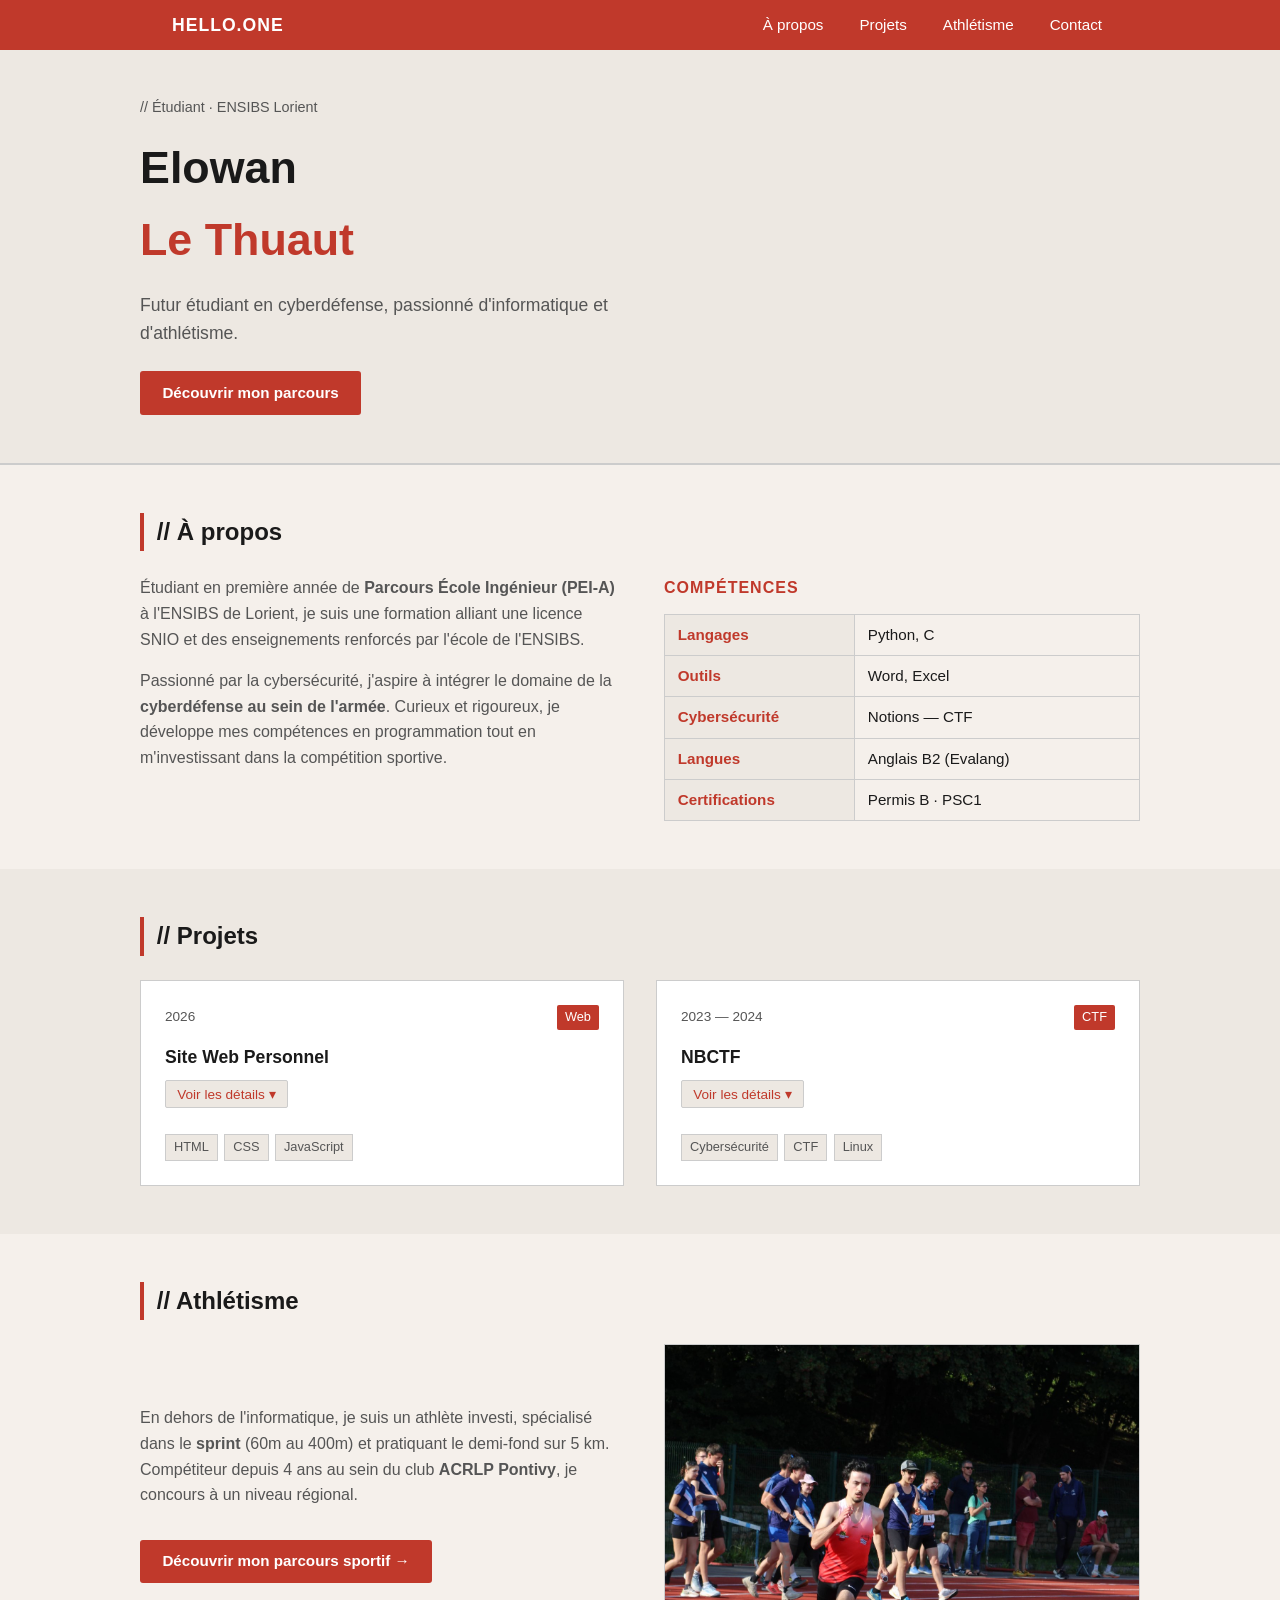
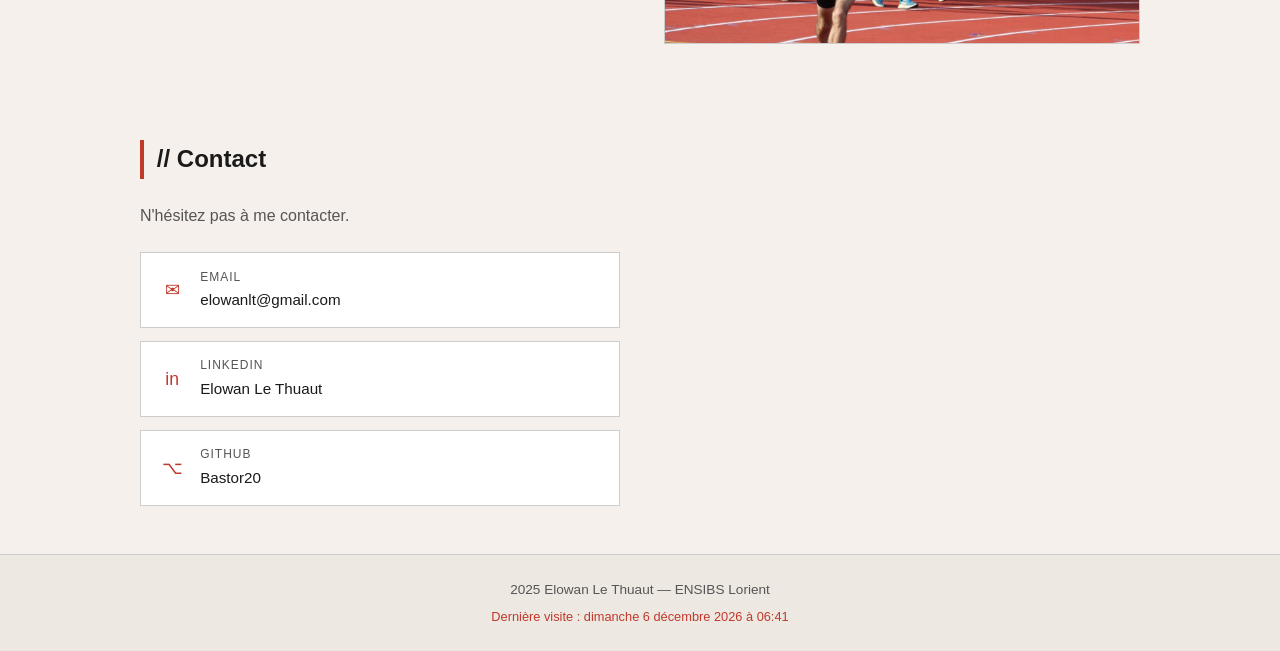
==== commit 7b1df417: "Update index.html" ====
--- a/index.html
+++ b/index.html
@@ -28,7 +28,7 @@
         <div class="hero-content">
             <p class="hero-tag">// Étudiant · ENSIBS Lorient</p>
             <h1>Elowan<br><span>Le Thuaut</span></h1>
-            <p class="hero-desc">Futur spécialiste en cyberdéfense, passionné d'informatique et d'athlétisme.</p>
+            <p class="hero-desc">Futur étudiant en cyberdéfense, passionné d'informatique et d'athlétisme.</p>
             <a href="#apropos" class="btn-primary">Découvrir mon parcours</a>
         </div>
     </section>
